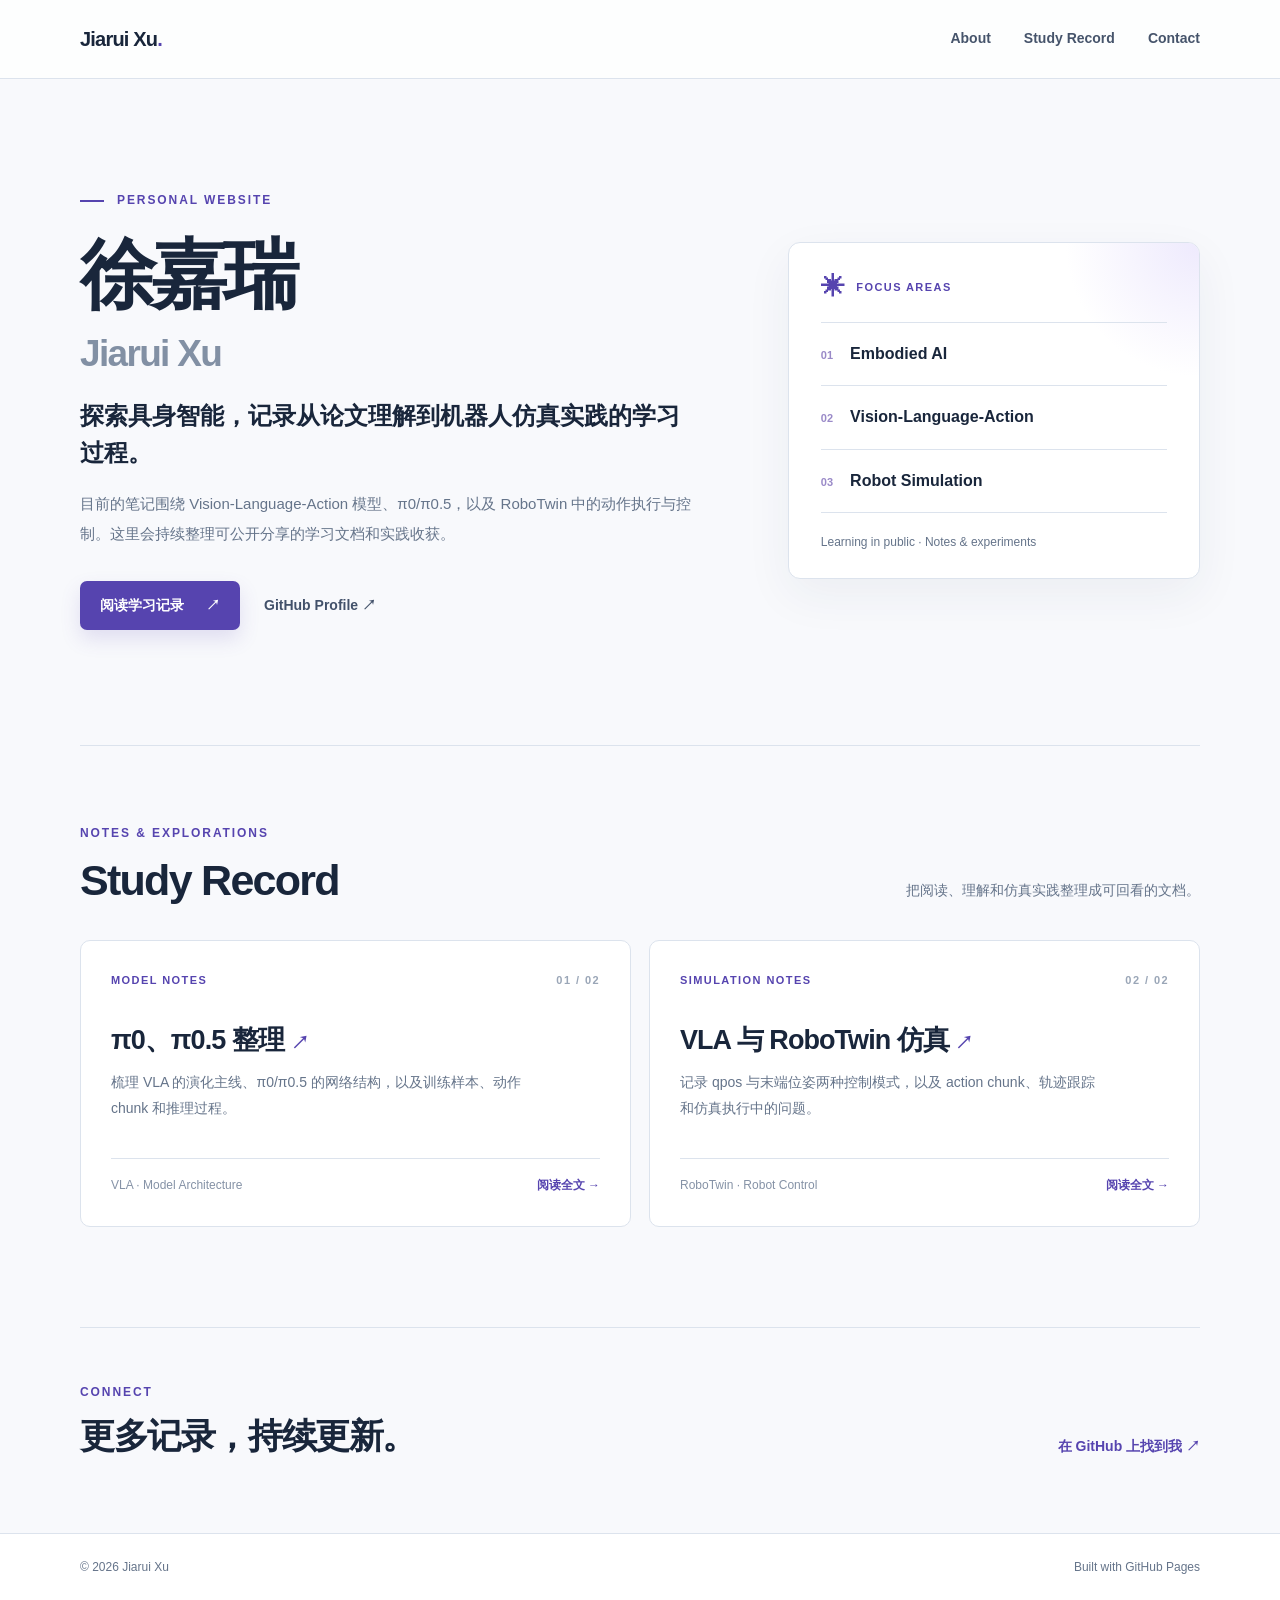
==== index.html @ 684fb778 "Create personal GitHub Pages site with study records" ====
<!doctype html>
<html lang="zh-CN">
<head>
  <meta charset="utf-8">
  <meta name="viewport" content="width=device-width, initial-scale=1">
  <meta name="description" content="徐嘉瑞的个人主页与具身智能学习记录，涵盖 VLA、π0/π0.5 和 RoboTwin 仿真。">
  <title>徐嘉瑞 · Jiarui Xu | Embodied AI</title>
  <link rel="stylesheet" href="/styles.css">
</head>
<body>
  <a class="skip-link" href="#main">跳到正文</a>
  <header class="site-header">
    <div class="shell header-inner">
      <a class="wordmark" href="/" aria-label="徐嘉瑞，返回首页">Jiarui Xu<span class="wordmark-dot">.</span></a>
      <nav class="top-nav" aria-label="主导航">
        <a href="#about">About</a>
        <a href="#study-record">Study Record</a>
        <a href="#contact">Contact</a>
      </nav>
    </div>
  </header>

  <main id="main" class="shell">
    <section id="about" class="intro" aria-labelledby="intro-title">
      <div class="intro-copy">
        <p class="eyebrow"><span class="eyebrow-line"></span> PERSONAL WEBSITE</p>
        <h1 id="intro-title">徐嘉瑞 <span>Jiarui Xu</span></h1>
        <p class="lead">探索具身智能，记录从论文理解到机器人仿真实践的学习过程。</p>
        <p class="intro-detail">目前的笔记围绕 Vision-Language-Action 模型、π0/π0.5，以及 RoboTwin 中的动作执行与控制。这里会持续整理可公开分享的学习文档和实践收获。</p>
        <div class="intro-actions">
          <a class="primary-link" href="#study-record">阅读学习记录 <span aria-hidden="true">↗</span></a>
          <a class="text-link" href="https://github.com/goodjerry1223" target="_blank" rel="noopener noreferrer">GitHub Profile <span aria-hidden="true">↗</span></a>
        </div>
      </div>
      <div class="focus-panel" aria-label="关注方向">
        <div class="focus-heading"><span class="focus-mark" aria-hidden="true">✳</span> FOCUS AREAS</div>
        <ul>
          <li><span>01</span> Embodied AI</li>
          <li><span>02</span> Vision-Language-Action</li>
          <li><span>03</span> Robot Simulation</li>
        </ul>
        <div class="panel-caption">Learning in public · Notes & experiments</div>
      </div>
    </section>

    <section id="study-record" class="records" aria-labelledby="records-title">
      <div class="section-heading">
        <div>
          <p class="eyebrow">NOTES & EXPLORATIONS</p>
          <h2 id="records-title">Study Record</h2>
        </div>
        <p>把阅读、理解和仿真实践整理成可回看的文档。</p>
      </div>

      <div class="record-grid">
        <article class="record-card">
          <div class="card-top"><span class="card-type">MODEL NOTES</span><span class="card-index">01 / 02</span></div>
          <h3><a href="/study-record/pi0-pi05/">π0、π0.5 整理 <span aria-hidden="true">↗</span></a></h3>
          <p>梳理 VLA 的演化主线、π0/π0.5 的网络结构，以及训练样本、动作 chunk 和推理过程。</p>
          <div class="card-footer"><span>VLA · Model Architecture</span><a href="/study-record/pi0-pi05/" aria-label="阅读 π0、π0.5 整理">阅读全文 <span aria-hidden="true">→</span></a></div>
        </article>

        <article class="record-card">
          <div class="card-top"><span class="card-type">SIMULATION NOTES</span><span class="card-index">02 / 02</span></div>
          <h3><a href="/study-record/vla-robotwin/">VLA 与 RoboTwin 仿真 <span aria-hidden="true">↗</span></a></h3>
          <p>记录 qpos 与末端位姿两种控制模式，以及 action chunk、轨迹跟踪和仿真执行中的问题。</p>
          <div class="card-footer"><span>RoboTwin · Robot Control</span><a href="/study-record/vla-robotwin/" aria-label="阅读 VLA 与 RoboTwin 仿真">阅读全文 <span aria-hidden="true">→</span></a></div>
        </article>
      </div>
    </section>

    <section id="contact" class="contact" aria-labelledby="contact-title">
      <div>
        <p class="eyebrow">CONNECT</p>
        <h2 id="contact-title">更多记录，持续更新。</h2>
      </div>
      <a href="https://github.com/goodjerry1223" target="_blank" rel="noopener noreferrer">在 GitHub 上找到我 <span aria-hidden="true">↗</span></a>
    </section>
  </main>

  <footer class="site-footer"><div class="shell">© 2026 Jiarui Xu <span>Built with GitHub Pages</span></div></footer>
</body>
</html>
---- styles.css ----
:root {
  color-scheme: light;
  --ink: #19263b;
  --muted: #65748a;
  --line: #dce3ed;
  --accent: #5644af;
  --accent-soft: #eeeafd;
  --paper: #fff;
  --background: #f8f9fc;
}
* { box-sizing: border-box; }
html { scroll-behavior: smooth; }
body { margin: 0; background: var(--background); color: var(--ink); font-family: "Noto Sans SC", "Microsoft YaHei", "PingFang SC", "Segoe UI", sans-serif; line-height: 1.65; -webkit-font-smoothing: antialiased; }
a { color: inherit; text-decoration: none; }
a:focus-visible { outline: 3px solid var(--accent); outline-offset: 4px; border-radius: 3px; }
.shell { width: min(1120px, calc(100% - 56px)); margin-inline: auto; }
.skip-link { position: absolute; left: 12px; top: -60px; padding: 10px 14px; background: var(--ink); color: #fff; z-index: 10; }
.skip-link:focus { top: 12px; }
.site-header { background: rgba(255,255,255,.8); border-bottom: 1px solid var(--line); }
.header-inner { min-height: 78px; display: flex; align-items: center; justify-content: space-between; gap: 24px; }
.wordmark { font-size: 20px; font-weight: 750; letter-spacing: -.04em; }
.wordmark-dot { color: var(--accent); }
.top-nav { display: flex; gap: 33px; color: #46546b; font-size: 14px; font-weight: 600; }
.top-nav a:hover, .text-link:hover, .card-footer a:hover, .contact a:hover { color: var(--accent); }
.intro { display: grid; grid-template-columns: minmax(0, 1.2fr) minmax(295px, .8fr); align-items: center; gap: clamp(32px, 7vw, 90px); padding: 112px 0 115px; }
.eyebrow { display: flex; align-items: center; gap: 13px; margin: 0 0 20px; color: var(--accent); font-size: 12px; font-weight: 800; letter-spacing: .16em; }
.eyebrow-line { width: 24px; height: 2px; background: var(--accent); }
h1, h2, h3, p { margin-top: 0; }
h1 { margin-bottom: 22px; font-size: clamp(48px, 6vw, 76px); line-height: 1.17; letter-spacing: -.06em; }
h1 span { display: block; margin-top: 12px; color: #8290a4; font-size: clamp(25px, 3vw, 37px); font-weight: 550; letter-spacing: -.045em; }
.lead { max-width: 650px; margin-bottom: 18px; font-size: clamp(19px, 2vw, 24px); font-weight: 650; line-height: 1.55; }
.intro-detail { max-width: 650px; margin-bottom: 33px; color: var(--muted); font-size: 15px; line-height: 1.95; }
.intro-actions { display: flex; flex-wrap: wrap; align-items: center; gap: 24px; font-size: 14px; font-weight: 700; }
.primary-link { display: inline-flex; align-items: center; gap: 22px; padding: 13px 20px; background: var(--accent); color: #fff; border-radius: 7px; box-shadow: 0 9px 20px rgba(86,68,175,.15); }
.primary-link:hover { background: #44338e; }
.text-link { color: #42516a; }
.focus-panel { position: relative; overflow: hidden; border: 1px solid var(--line); border-radius: 12px; padding: 32px 32px 25px; background: var(--paper); box-shadow: 0 16px 48px rgba(29,47,80,.06); }
.focus-panel::before { content: ""; position: absolute; top: 0; right: 0; width: 135px; height: 135px; background: radial-gradient(circle at top right, var(--accent-soft), transparent 70%); }
.focus-heading { position: relative; display: flex; align-items: center; gap: 10px; margin-bottom: 23px; color: var(--accent); font-size: 11px; font-weight: 800; letter-spacing: .13em; }
.focus-mark { font-size: 24px; line-height: 1; }
.focus-panel ul { position: relative; margin: 0; padding: 0; list-style: none; }
.focus-panel li { display: flex; align-items: baseline; gap: 17px; border-top: 1px solid var(--line); padding: 18px 0; font-size: 16px; font-weight: 650; }
.focus-panel li span { color: #9a8ac8; font-size: 11px; font-weight: 800; }
.panel-caption { border-top: 1px solid var(--line); padding-top: 20px; color: var(--muted); font-size: 12px; }
.records { border-top: 1px solid var(--line); padding: 78px 0 100px; }
.section-heading { display: flex; align-items: end; justify-content: space-between; gap: 30px; margin-bottom: 32px; }
.section-heading .eyebrow { margin-bottom: 10px; }
h2 { margin-bottom: 0; font-size: clamp(30px, 3.5vw, 43px); line-height: 1.25; letter-spacing: -.04em; }
.section-heading > p { max-width: 360px; margin-bottom: 5px; color: var(--muted); font-size: 14px; }
.record-grid { display: grid; grid-template-columns: repeat(2, minmax(0, 1fr)); gap: 18px; }
.record-card { display: flex; flex-direction: column; min-height: 287px; padding: 30px; border: 1px solid var(--line); border-radius: 10px; background: var(--paper); transition: border-color .2s, transform .2s, box-shadow .2s; }
.record-card:hover { border-color: #c3bae8; transform: translateY(-3px); box-shadow: 0 15px 30px rgba(29,47,80,.06); }
.card-top, .card-footer { display: flex; align-items: center; justify-content: space-between; gap: 16px; }
.card-top { margin-bottom: 33px; color: var(--accent); font-size: 11px; font-weight: 800; letter-spacing: .13em; }
.card-index { color: #9aa6b7; }
.record-card h3 { margin-bottom: 12px; font-size: clamp(20px, 2.3vw, 27px); line-height: 1.35; letter-spacing: -.035em; }
.record-card h3 a span { color: var(--accent); font-size: 18px; }
.record-card > p { max-width: 420px; margin-bottom: 28px; color: var(--muted); font-size: 14px; line-height: 1.85; }
.card-footer { margin-top: auto; border-top: 1px solid var(--line); padding-top: 17px; font-size: 12px; }
.card-footer > span { color: #8592a6; }
.card-footer a { color: var(--accent); font-weight: 750; white-space: nowrap; }
.contact { display: flex; align-items: end; justify-content: space-between; gap: 24px; border-top: 1px solid var(--line); padding: 55px 0 75px; }
.contact .eyebrow { margin-bottom: 12px; }
.contact h2 { font-size: clamp(24px, 3vw, 35px); }
.contact > a { color: var(--accent); font-size: 14px; font-weight: 750; white-space: nowrap; }
.site-footer { border-top: 1px solid var(--line); background: #fff; color: var(--muted); font-size: 12px; }
.site-footer .shell { display: flex; justify-content: space-between; gap: 15px; padding-block: 24px; }
@media (max-width: 750px) {
  .shell { width: min(100% - 36px, 580px); }
  .header-inner { min-height: 65px; }
  .top-nav { gap: 15px; font-size: 12px; }
  .top-nav a:first-child { display: none; }
  .intro { grid-template-columns: 1fr; gap: 42px; padding: 70px 0 75px; }
  .focus-panel { max-width: 540px; }
  .records { padding: 60px 0 75px; }
  .section-heading, .contact { align-items: start; flex-direction: column; }
  .record-grid { grid-template-columns: 1fr; }
  .record-card { min-height: 260px; }
  .contact { padding: 48px 0 60px; }
}
@media (prefers-reduced-motion: reduce) { html { scroll-behavior: auto; } .record-card { transition: none; } }
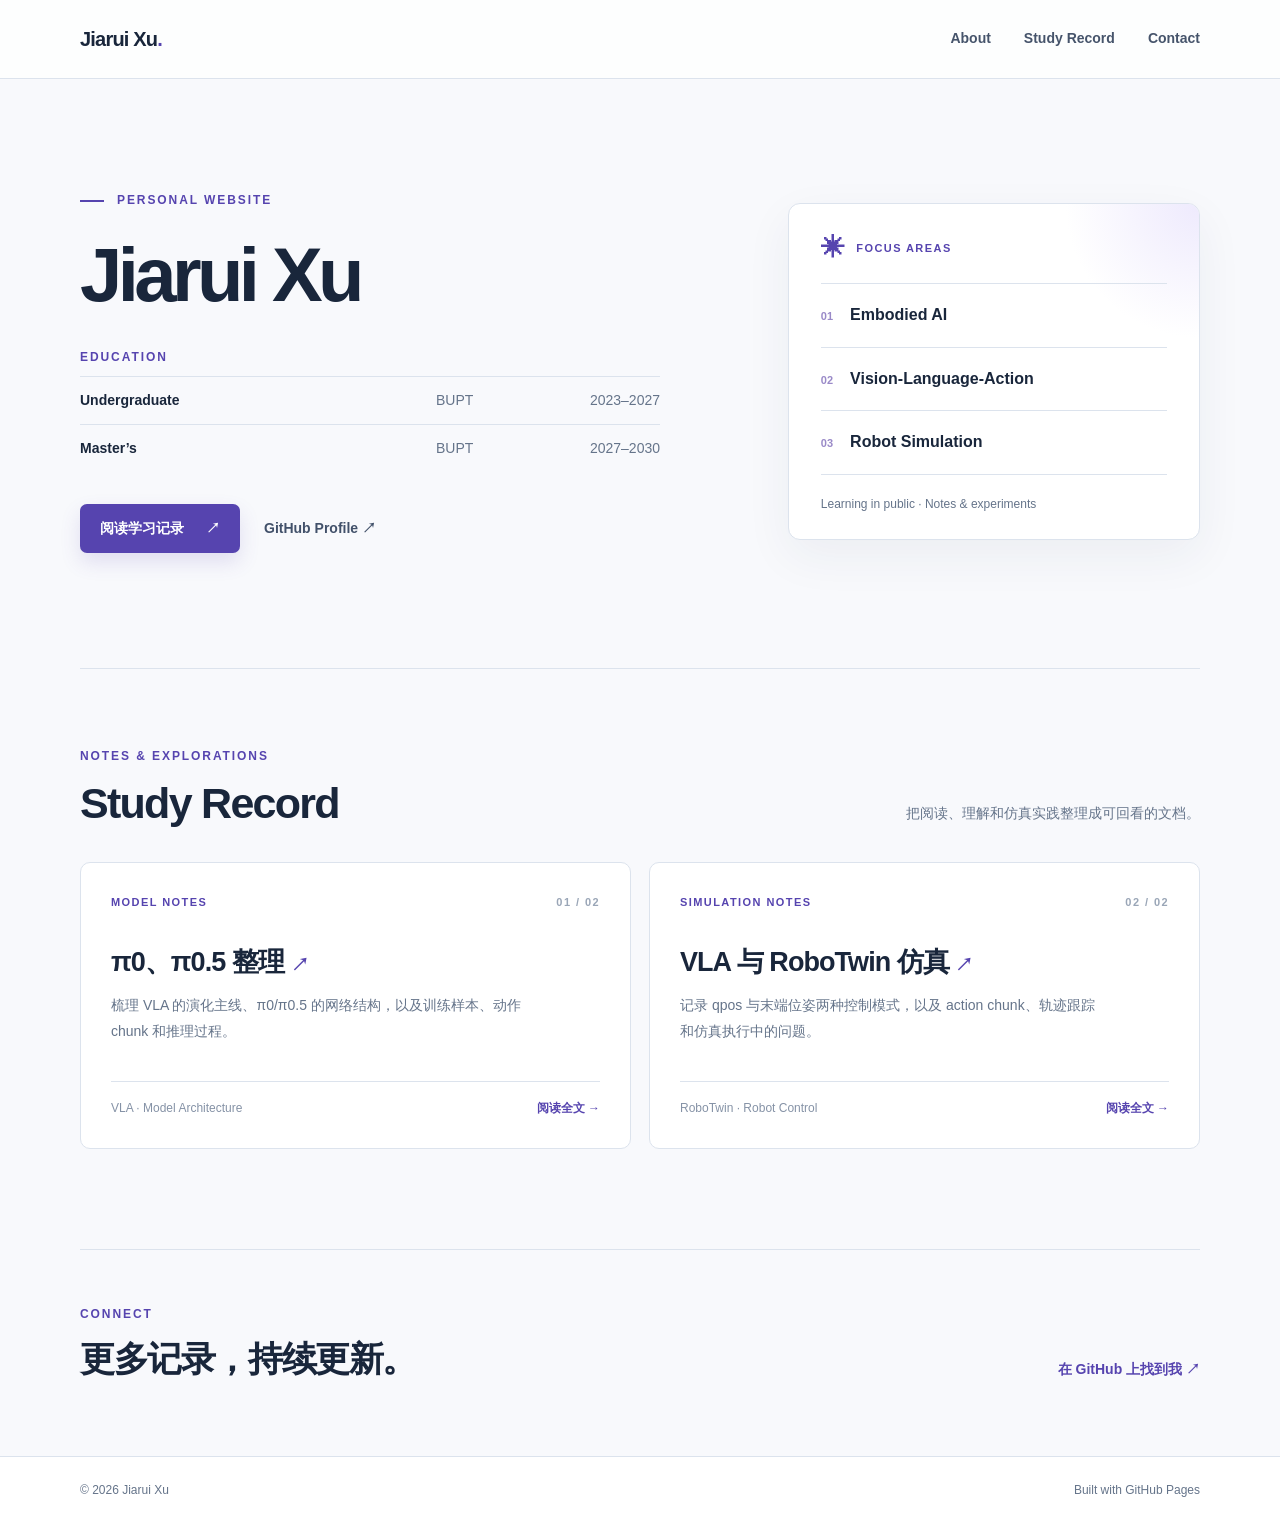
==== commit e84520b1: "Update homepage name and education section" ====
--- a/index.html
+++ b/index.html
@@ -3,8 +3,8 @@
 <head>
   <meta charset="utf-8">
   <meta name="viewport" content="width=device-width, initial-scale=1">
-  <meta name="description" content="徐嘉瑞的个人主页与具身智能学习记录，涵盖 VLA、π0/π0.5 和 RoboTwin 仿真。">
-  <title>徐嘉瑞 · Jiarui Xu | Embodied AI</title>
+  <meta name="description" content="Jiarui Xu's personal website and embodied AI study records, covering VLA, π0/π0.5, and RoboTwin simulation.">
+  <title>Jiarui Xu | Embodied AI</title>
   <link rel="stylesheet" href="/styles.css">
 </head>
 <body>
@@ -24,9 +24,14 @@
     <section id="about" class="intro" aria-labelledby="intro-title">
       <div class="intro-copy">
         <p class="eyebrow"><span class="eyebrow-line"></span> PERSONAL WEBSITE</p>
-        <h1 id="intro-title">徐嘉瑞 <span>Jiarui Xu</span></h1>
-        <p class="lead">探索具身智能，记录从论文理解到机器人仿真实践的学习过程。</p>
-        <p class="intro-detail">目前的笔记围绕 Vision-Language-Action 模型、π0/π0.5，以及 RoboTwin 中的动作执行与控制。这里会持续整理可公开分享的学习文档和实践收获。</p>
+        <h1 id="intro-title">Jiarui Xu</h1>
+        <div class="education" aria-labelledby="education-title">
+          <p id="education-title" class="education-label">EDUCATION</p>
+          <div class="education-list">
+            <div class="education-item"><span class="degree">Undergraduate</span><span class="school">BUPT</span><span class="dates">2023–2027</span></div>
+            <div class="education-item"><span class="degree">Master’s</span><span class="school">BUPT</span><span class="dates">2027–2030</span></div>
+          </div>
+        </div>
         <div class="intro-actions">
           <a class="primary-link" href="#study-record">阅读学习记录 <span aria-hidden="true">↗</span></a>
           <a class="text-link" href="https://github.com/goodjerry1223" target="_blank" rel="noopener noreferrer">GitHub Profile <span aria-hidden="true">↗</span></a>
--- a/styles.css
+++ b/styles.css
@@ -27,9 +27,12 @@
 .eyebrow-line { width: 24px; height: 2px; background: var(--accent); }
 h1, h2, h3, p { margin-top: 0; }
 h1 { margin-bottom: 22px; font-size: clamp(48px, 6vw, 76px); line-height: 1.17; letter-spacing: -.06em; }
-h1 span { display: block; margin-top: 12px; color: #8290a4; font-size: clamp(25px, 3vw, 37px); font-weight: 550; letter-spacing: -.045em; }
-.lead { max-width: 650px; margin-bottom: 18px; font-size: clamp(19px, 2vw, 24px); font-weight: 650; line-height: 1.55; }
-.intro-detail { max-width: 650px; margin-bottom: 33px; color: var(--muted); font-size: 15px; line-height: 1.95; }
+.education { max-width: 580px; margin: 28px 0 32px; }
+.education-label { margin: 0 0 8px; color: var(--accent); font-size: 12px; font-weight: 800; letter-spacing: .16em; }
+.education-item { display: grid; grid-template-columns: minmax(125px, 1fr) 100px 110px; align-items: center; gap: 14px; border-top: 1px solid var(--line); padding: 12px 0; font-size: 14px; }
+.degree { font-weight: 700; }
+.school { color: var(--muted); }
+.dates { color: var(--muted); text-align: right; font-variant-numeric: tabular-nums; }
 .intro-actions { display: flex; flex-wrap: wrap; align-items: center; gap: 24px; font-size: 14px; font-weight: 700; }
 .primary-link { display: inline-flex; align-items: center; gap: 22px; padding: 13px 20px; background: var(--accent); color: #fff; border-radius: 7px; box-shadow: 0 9px 20px rgba(86,68,175,.15); }
 .primary-link:hover { background: #44338e; }
@@ -71,6 +74,7 @@
   .top-nav { gap: 15px; font-size: 12px; }
   .top-nav a:first-child { display: none; }
   .intro { grid-template-columns: 1fr; gap: 42px; padding: 70px 0 75px; }
+  .education-item { grid-template-columns: minmax(120px, 1fr) 75px 100px; }
   .focus-panel { max-width: 540px; }
   .records { padding: 60px 0 75px; }
   .section-heading, .contact { align-items: start; flex-direction: column; }
